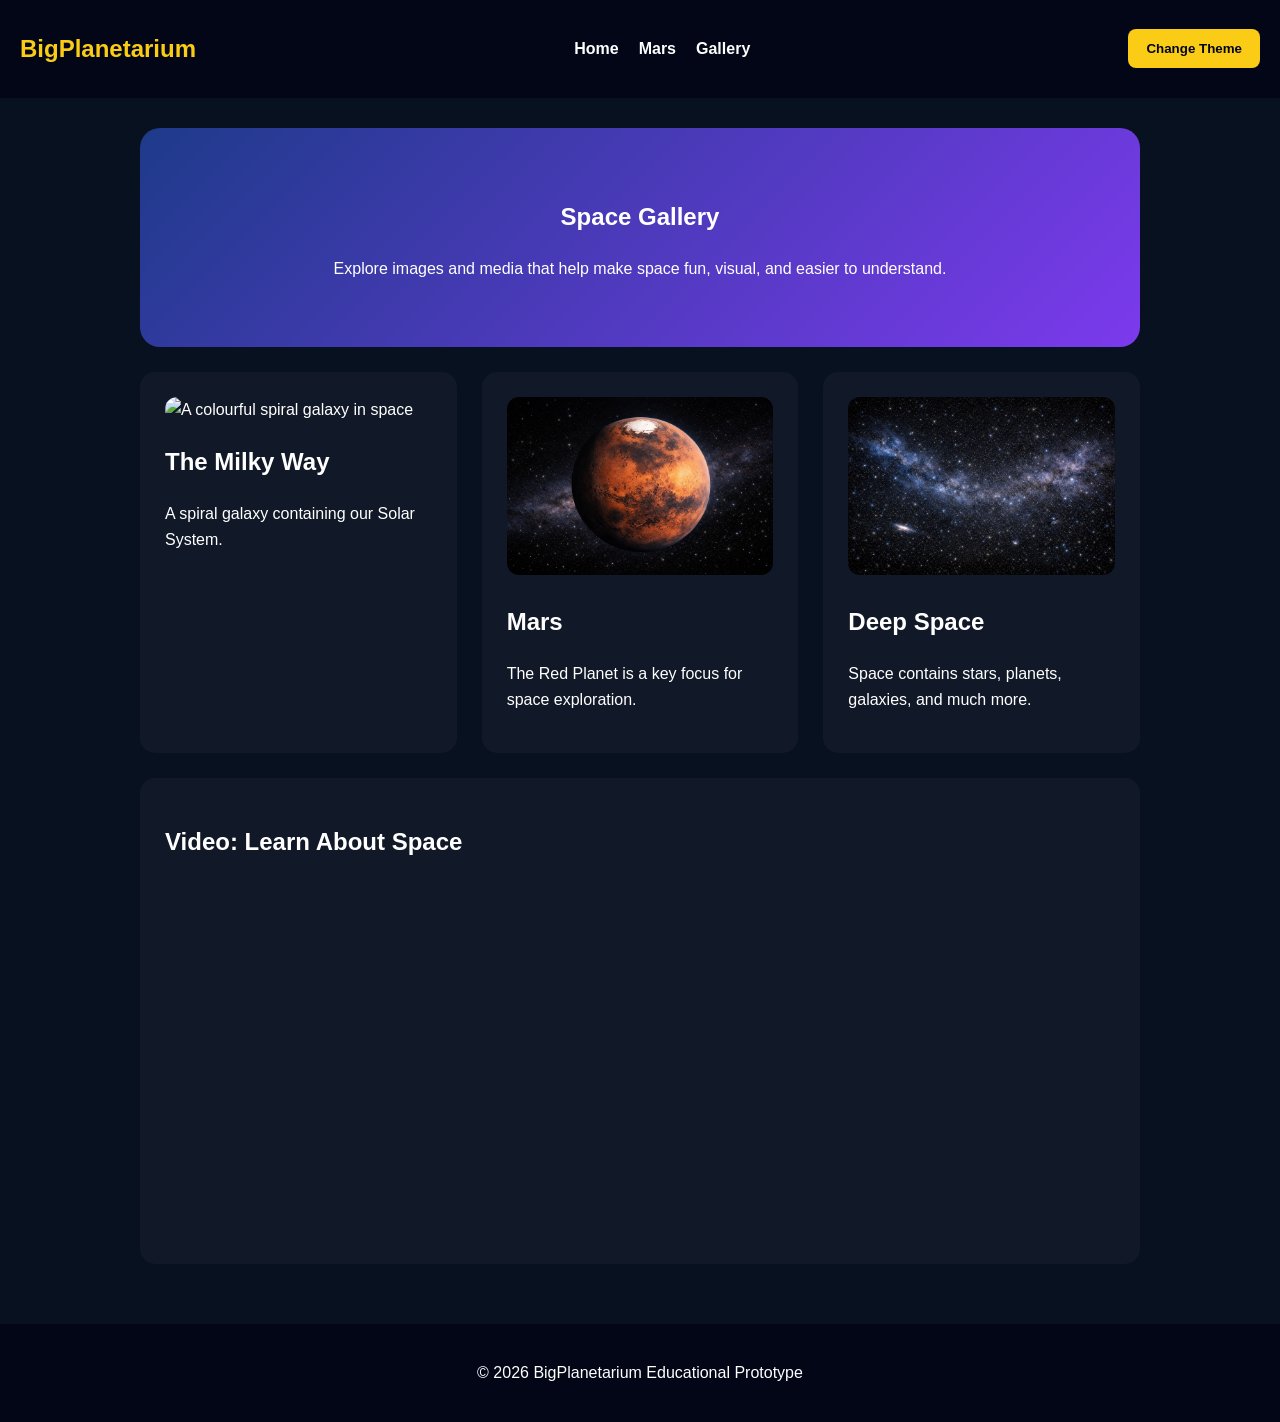
==== gallery.html @ 84e173e8 "Initial commit" ====
<!DOCTYPE html>
<html lang="en">
<head>
    <meta charset="UTF-8">
    <meta name="viewport" content="width=device-width, initial-scale=1.0">
    <title>BigPlanetarium | Gallery</title>
    <link rel="stylesheet" href="css/style.css">
</head>

<body>
    <header>
        <nav aria-label="Main navigation">
            <h1>BigPlanetarium</h1>

            <ul>
                <li><a href="index.html">Home</a></li>
                <li><a href="mars.html">Mars</a></li>
                <li><a href="gallery.html" aria-current="page">Gallery</a></li>
            </ul>

            <button id="themeButton">Change Theme</button>
        </nav>
    </header>

    <main>
        <section class="hero">
            <h2>Space Gallery</h2>
            <p>
                Explore images and media that help make space fun, visual, and easier to understand.
            </p>
        </section>

        <section class="gallery-grid">
            <article class="content-card">
                <img src="images/galaxy.jpg" alt="A colourful spiral galaxy in space">
                <h2>The Milky Way</h2>
                <p>A spiral galaxy containing our Solar System.</p>
            </article>

            <article class="content-card">
                <img src="images/mars.jpg" alt="The red planet Mars shown against dark space">
                <h2>Mars</h2>
                <p>The Red Planet is a key focus for space exploration.</p>
            </article>

            <article class="content-card">
                <img src="images/space.jpg" alt="Stars and glowing clouds of gas in outer space">
                <h2>Deep Space</h2>
                <p>Space contains stars, planets, galaxies, and much more.</p>
            </article>
        </section>

        <section class="content-card">
            <h2>Video: Learn About Space</h2>
            <iframe 
                src="https://www.youtube.com/embed/libKVRa01L8"
                title="Educational video about space"
                allowfullscreen>
            </iframe>
        </section>
    </main>

    <footer>
        <p>&copy; 2026 BigPlanetarium Educational Prototype</p>
    </footer>

    <script src="js/script.js"></script>
</body>
</html>
---- css/style.css ----
/* Basic page styling */
body {
    margin: 0;
    font-family: Arial, Helvetica, sans-serif;
    background-color: #07111f;
    color: #ffffff;
    line-height: 1.6;
}

/* Header and navigation */
header {
    background-color: #020617;
    padding: 20px;
}

nav {
    display: flex;
    justify-content: space-between;
    align-items: center;
    gap: 20px;
}

nav h1 {
    margin: 0;
    color: #facc15;
}

nav ul {
    list-style: none;
    display: flex;
    gap: 20px;
    padding: 0;
}

nav a {
    color: #ffffff;
    text-decoration: none;
    font-weight: bold;
}

nav a:hover,
nav a:focus {
    color: #facc15;
    text-decoration: underline;
}

/* Main content */
main {
    max-width: 1000px;
    margin: auto;
    padding: 30px;
}

.hero {
    background: linear-gradient(135deg, #1e3a8a, #7c3aed);
    padding: 50px;
    border-radius: 20px;
    text-align: center;
}

.content-card {
    background-color: #111827;
    margin-top: 25px;
    padding: 25px;
    border-radius: 15px;
}

/* Buttons */
button,
.button-link {
    background-color: #facc15;
    color: #020617;
    border: none;
    padding: 12px 18px;
    border-radius: 8px;
    font-weight: bold;
    cursor: pointer;
    text-decoration: none;
    display: inline-block;
}

button:hover,
button:focus,
.button-link:hover,
.button-link:focus {
    background-color: #fde68a;
    outline: 3px solid #ffffff;
}

/* Gallery */
.gallery-grid {
    display: grid;
    grid-template-columns: repeat(3, 1fr);
    gap: 25px;
}

img {
    width: 100%;
    border-radius: 12px;
}

iframe {
    width: 100%;
    height: 350px;
    border: none;
    border-radius: 12px;
}

/* Footer */
footer {
    background-color: #020617;
    text-align: center;
    padding: 20px;
    margin-top: 30px;
}

/* Light theme for JavaScript button */
.light-theme {
    background-color: #f8fafc;
    color: #020617;
}

.light-theme header,
.light-theme footer {
    background-color: #dbeafe;
}

.light-theme .content-card {
    background-color: #ffffff;
    color: #020617;
}

.light-theme nav a {
    color: #020617;
}

/* Responsive design for smaller screens */
@media (max-width: 700px) {
    nav {
        flex-direction: column;
    }

    nav ul {
        flex-direction: column;
        text-align: center;
    }

    .gallery-grid {
        grid-template-columns: 1fr;
    }

    .hero {
        padding: 30px;
    }
}
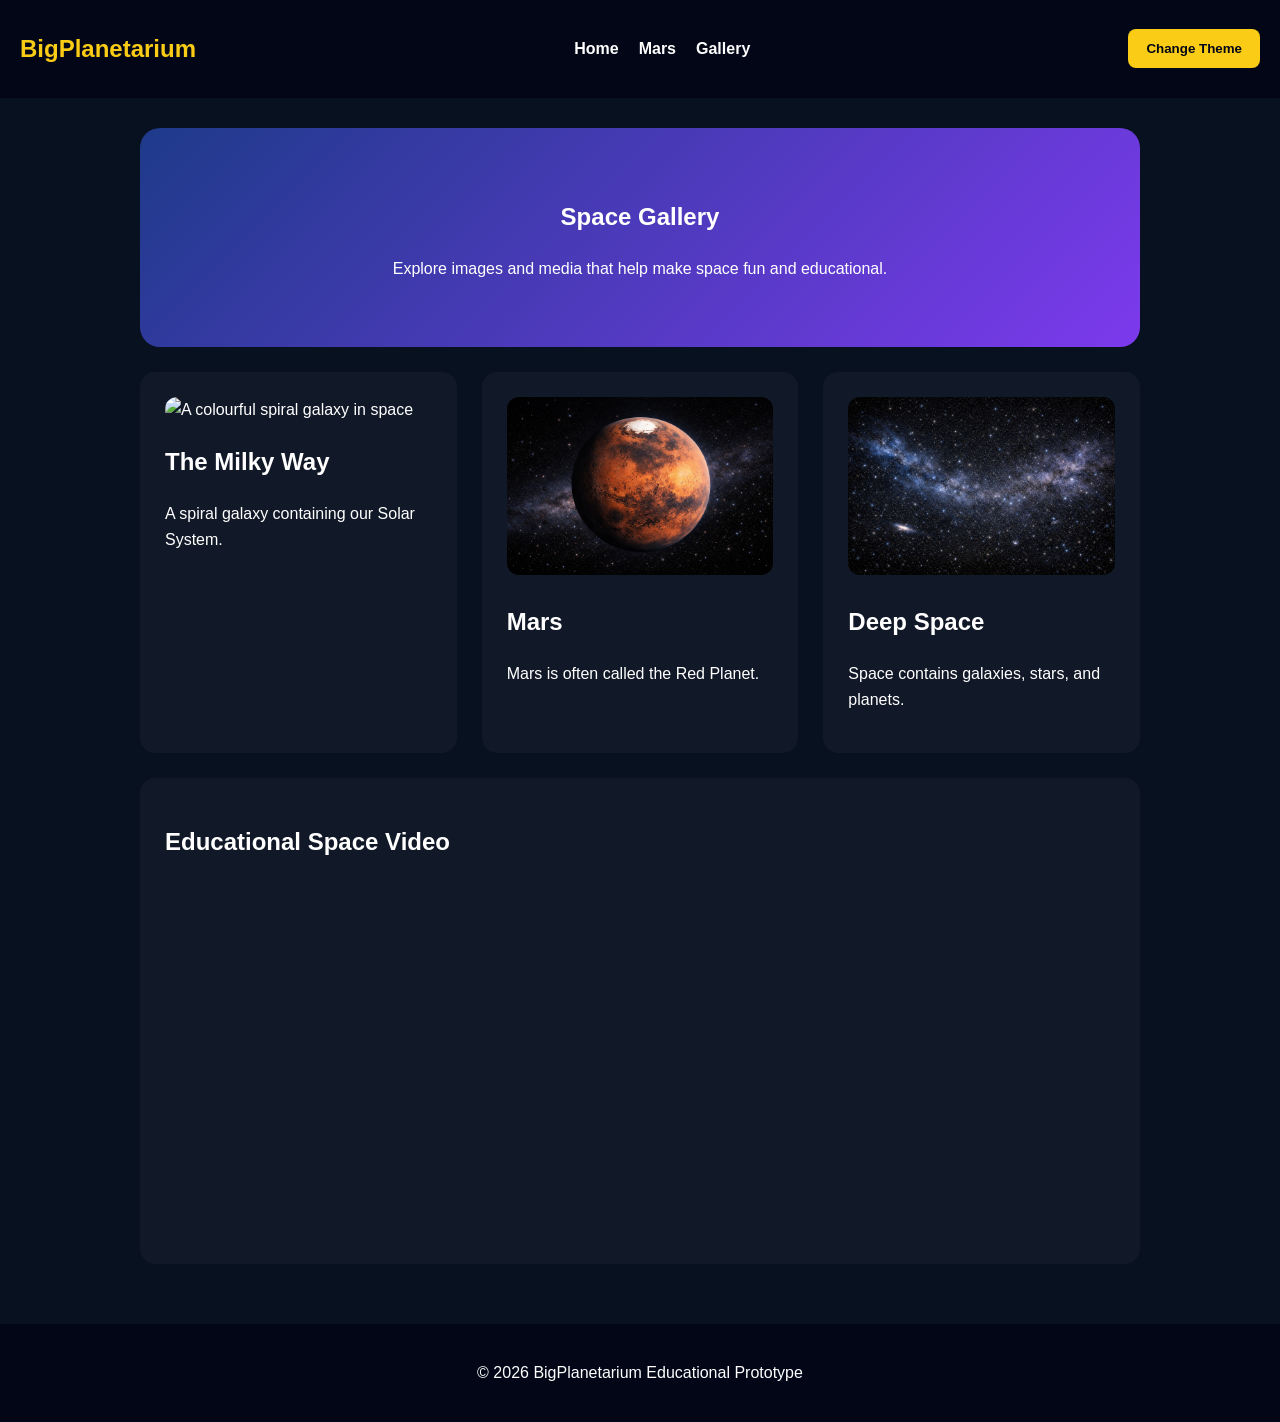
==== commit c93e6739: "Improved accessibility and updated website files" ====
--- a/gallery.html
+++ b/gallery.html
@@ -1,69 +1,119 @@
 <!DOCTYPE html>
 <html lang="en">
+
 <head>
     <meta charset="UTF-8">
     <meta name="viewport" content="width=device-width, initial-scale=1.0">
+
     <title>BigPlanetarium | Gallery</title>
+
     <link rel="stylesheet" href="css/style.css">
 </head>
 
 <body>
+
+    <!-- Accessibility skip link -->
+    <a class="skip-link" href="#mainContent">
+        Skip to main content
+    </a>
+
     <header>
+
         <nav aria-label="Main navigation">
+
             <h1>BigPlanetarium</h1>
 
             <ul>
                 <li><a href="index.html">Home</a></li>
                 <li><a href="mars.html">Mars</a></li>
-                <li><a href="gallery.html" aria-current="page">Gallery</a></li>
+                <li><a href="gallery.html">Gallery</a></li>
             </ul>
 
-            <button id="themeButton">Change Theme</button>
+            <button id="themeButton">
+                Change Theme
+            </button>
+
         </nav>
+
     </header>
 
-    <main>
+    <main id="mainContent">
+
         <section class="hero">
+
             <h2>Space Gallery</h2>
+
             <p>
-                Explore images and media that help make space fun, visual, and easier to understand.
+                Explore images and media that help make space fun and educational.
             </p>
+
         </section>
 
         <section class="gallery-grid">
+
             <article class="content-card">
-                <img src="images/galaxy.jpg" alt="A colourful spiral galaxy in space">
+
+                <img src="images/galaxy.jpg"
+                    alt="A colourful spiral galaxy in space">
+
                 <h2>The Milky Way</h2>
-                <p>A spiral galaxy containing our Solar System.</p>
+
+                <p>
+                    A spiral galaxy containing our Solar System.
+                </p>
+
             </article>
 
             <article class="content-card">
-                <img src="images/mars.jpg" alt="The red planet Mars shown against dark space">
+
+                <img src="images/mars.jpg"
+                    alt="The planet Mars shown in space">
+
                 <h2>Mars</h2>
-                <p>The Red Planet is a key focus for space exploration.</p>
+
+                <p>
+                    Mars is often called the Red Planet.
+                </p>
+
             </article>
 
             <article class="content-card">
-                <img src="images/space.jpg" alt="Stars and glowing clouds of gas in outer space">
+
+                <img src="images/space.jpg"
+                    alt="Stars and deep space clouds">
+
                 <h2>Deep Space</h2>
-                <p>Space contains stars, planets, galaxies, and much more.</p>
+
+                <p>
+                    Space contains galaxies, stars, and planets.
+                </p>
+
             </article>
+
         </section>
 
         <section class="content-card">
-            <h2>Video: Learn About Space</h2>
-            <iframe 
+
+            <h2>Educational Space Video</h2>
+
+            <iframe
                 src="https://www.youtube.com/embed/libKVRa01L8"
                 title="Educational video about space"
                 allowfullscreen>
             </iframe>
+
         </section>
+
     </main>
 
     <footer>
+
         <p>&copy; 2026 BigPlanetarium Educational Prototype</p>
+
     </footer>
 
     <script src="js/script.js"></script>
+
 </body>
+
 </html>
--- a/css/style.css
+++ b/css/style.css
@@ -1,18 +1,34 @@
-/* Basic page styling */
+/* Accessibility skip link */
+.skip-link {
+    position: absolute;
+    left: -999px;
+    top: 10px;
+    background: #facc15;
+    color: black;
+    padding: 10px;
+    z-index: 1000;
+}
+
+.skip-link:focus {
+    left: 10px;
+}
+
+/* Body styling */
 body {
     margin: 0;
     font-family: Arial, Helvetica, sans-serif;
     background-color: #07111f;
-    color: #ffffff;
+    color: white;
     line-height: 1.6;
 }
 
-/* Header and navigation */
+/* Header */
 header {
     background-color: #020617;
     padding: 20px;
 }
 
+/* Navigation */
 nav {
     display: flex;
     justify-content: space-between;
@@ -33,7 +49,7 @@
 }
 
 nav a {
-    color: #ffffff;
+    color: white;
     text-decoration: none;
     font-weight: bold;
 }
@@ -51,6 +67,7 @@
     padding: 30px;
 }
 
+/* Hero section */
 .hero {
     background: linear-gradient(135deg, #1e3a8a, #7c3aed);
     padding: 50px;
@@ -58,6 +75,7 @@
     text-align: center;
 }
 
+/* Content cards */
 .content-card {
     background-color: #111827;
     margin-top: 25px;
@@ -84,7 +102,7 @@
 .button-link:hover,
 .button-link:focus {
     background-color: #fde68a;
-    outline: 3px solid #ffffff;
+    outline: 3px solid white;
 }
 
 /* Gallery */
@@ -99,6 +117,7 @@
     border-radius: 12px;
 }
 
+/* Video */
 iframe {
     width: 100%;
     height: 350px;
@@ -114,7 +133,7 @@
     margin-top: 30px;
 }
 
-/* Light theme for JavaScript button */
+/* Light theme */
 .light-theme {
     background-color: #f8fafc;
     color: #020617;
@@ -126,7 +145,7 @@
 }
 
 .light-theme .content-card {
-    background-color: #ffffff;
+    background-color: white;
     color: #020617;
 }
 
@@ -134,8 +153,9 @@
     color: #020617;
 }
 
-/* Responsive design for smaller screens */
+/* Responsive design */
 @media (max-width: 700px) {
+
     nav {
         flex-direction: column;
     }
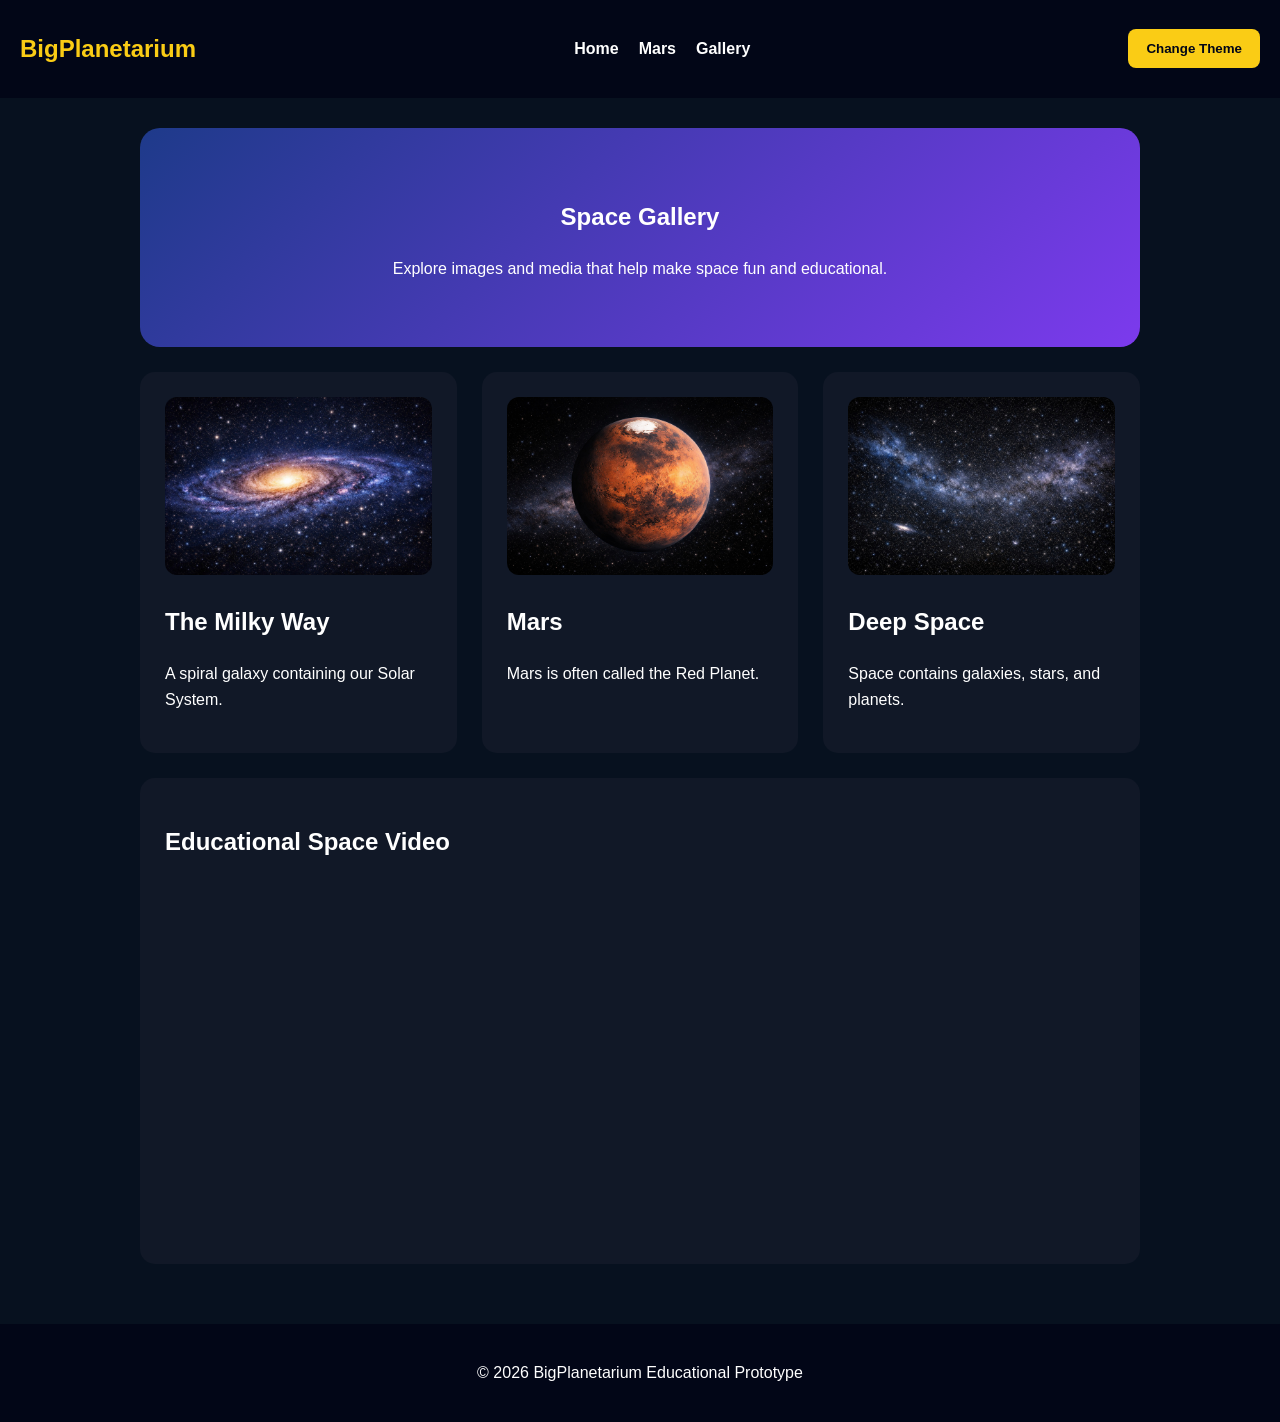
==== commit 206f5999: "Fixed Milky Way gallery image" ====
--- a/gallery.html
+++ b/gallery.html
@@ -53,7 +53,7 @@
 
             <article class="content-card">
 
-                <img src="images/galaxy.jpg"
+                <img src="images/galaxy1.jpg"
                     alt="A colourful spiral galaxy in space">
 
                 <h2>The Milky Way</h2>
